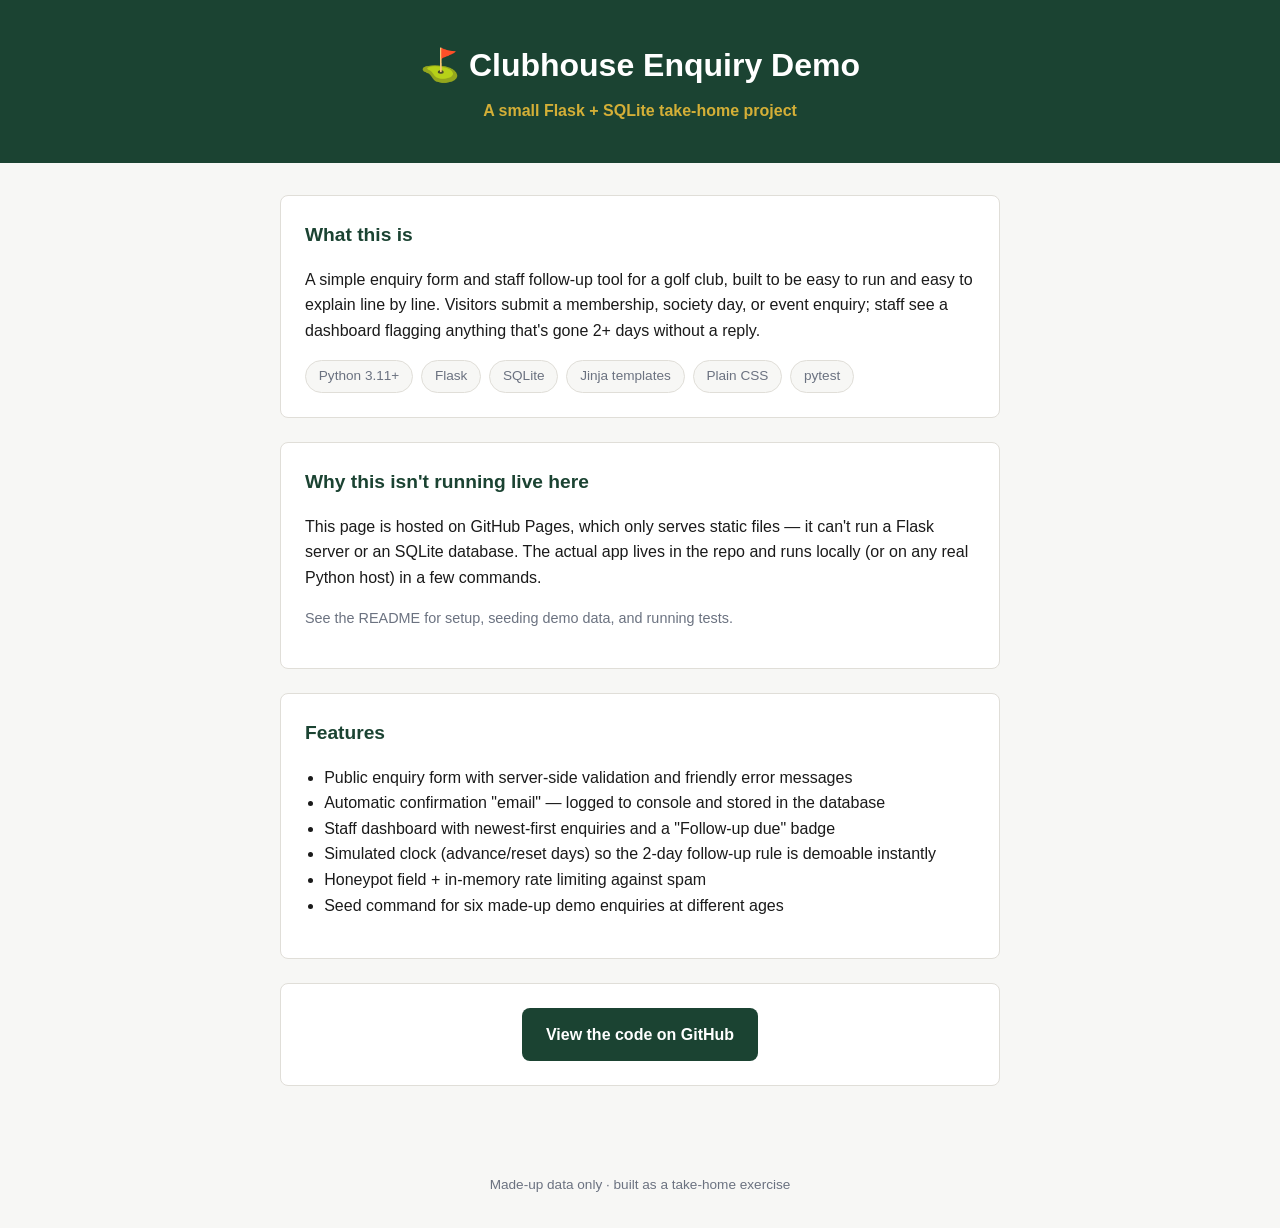
==== docs/index.html @ 6676c514 "Add GitHub Pages landing page" ====
<!doctype html>
<html lang="en">
<head>
<meta charset="utf-8">
<meta name="viewport" content="width=device-width, initial-scale=1">
<title>Clubhouse Enquiry Demo</title>
<style>
  :root {
    --brand: #1b4332;
    --accent: #d4af37;
    --text: #1a1a1a;
    --muted: #6b7280;
    --bg: #f7f7f5;
    --surface: #ffffff;
    --border: #e0ded8;
    --radius: 8px;
  }
  * { box-sizing: border-box; }
  body {
    margin: 0;
    font-family: -apple-system, BlinkMacSystemFont, "Segoe UI", Roboto, sans-serif;
    color: var(--text);
    background: var(--bg);
    line-height: 1.6;
  }
  header {
    background: var(--brand);
    color: #fff;
    padding: 2.5rem 1.25rem;
    text-align: center;
  }
  header h1 { margin: 0 0 0.4rem; font-size: 2rem; }
  header p { margin: 0; color: var(--accent); font-weight: 600; }
  main {
    max-width: 760px;
    margin: 0 auto;
    padding: 2rem 1.25rem 4rem;
  }
  section {
    background: var(--surface);
    border: 1px solid var(--border);
    border-radius: var(--radius);
    padding: 1.5rem;
    margin-bottom: 1.5rem;
  }
  h2 { margin-top: 0; color: var(--brand); font-size: 1.2rem; }
  .pill-row { display: flex; flex-wrap: wrap; gap: 0.5rem; margin-top: 0.75rem; }
  .pill {
    background: var(--bg);
    border: 1px solid var(--border);
    border-radius: 999px;
    padding: 0.3rem 0.8rem;
    font-size: 0.85rem;
    color: var(--muted);
  }
  .btn {
    display: inline-block;
    background: var(--brand);
    color: #fff;
    text-decoration: none;
    font-weight: 600;
    padding: 0.85rem 1.5rem;
    border-radius: var(--radius);
    min-height: 44px;
  }
  .note {
    font-size: 0.9rem;
    color: var(--muted);
  }
  ul { padding-left: 1.2rem; }
  footer {
    text-align: center;
    color: var(--muted);
    font-size: 0.85rem;
    padding-bottom: 2rem;
  }
</style>
</head>
<body>
  <header>
    <h1>⛳ Clubhouse Enquiry Demo</h1>
    <p>A small Flask + SQLite take-home project</p>
  </header>
  <main>
    <section>
      <h2>What this is</h2>
      <p>
        A simple enquiry form and staff follow-up tool for a golf club, built to be
        easy to run and easy to explain line by line. Visitors submit a membership,
        society day, or event enquiry; staff see a dashboard flagging anything that's
        gone 2+ days without a reply.
      </p>
      <div class="pill-row">
        <span class="pill">Python 3.11+</span>
        <span class="pill">Flask</span>
        <span class="pill">SQLite</span>
        <span class="pill">Jinja templates</span>
        <span class="pill">Plain CSS</span>
        <span class="pill">pytest</span>
      </div>
    </section>

    <section>
      <h2>Why this isn't running live here</h2>
      <p>
        This page is hosted on GitHub Pages, which only serves static files — it can't
        run a Flask server or an SQLite database. The actual app lives in the repo and
        runs locally (or on any real Python host) in a few commands.
      </p>
      <p class="note">See the README for setup, seeding demo data, and running tests.</p>
    </section>

    <section>
      <h2>Features</h2>
      <ul>
        <li>Public enquiry form with server-side validation and friendly error messages</li>
        <li>Automatic confirmation "email" — logged to console and stored in the database</li>
        <li>Staff dashboard with newest-first enquiries and a "Follow-up due" badge</li>
        <li>Simulated clock (advance/reset days) so the 2-day follow-up rule is demoable instantly</li>
        <li>Honeypot field + in-memory rate limiting against spam</li>
        <li>Seed command for six made-up demo enquiries at different ages</li>
      </ul>
    </section>

    <section style="text-align:center;">
      <a class="btn" href="https://github.com/punyaa18/Clubhouse-enquiry-demo">View the code on GitHub</a>
    </section>
  </main>
  <footer>Made-up data only &middot; built as a take-home exercise</footer>
</body>
</html>
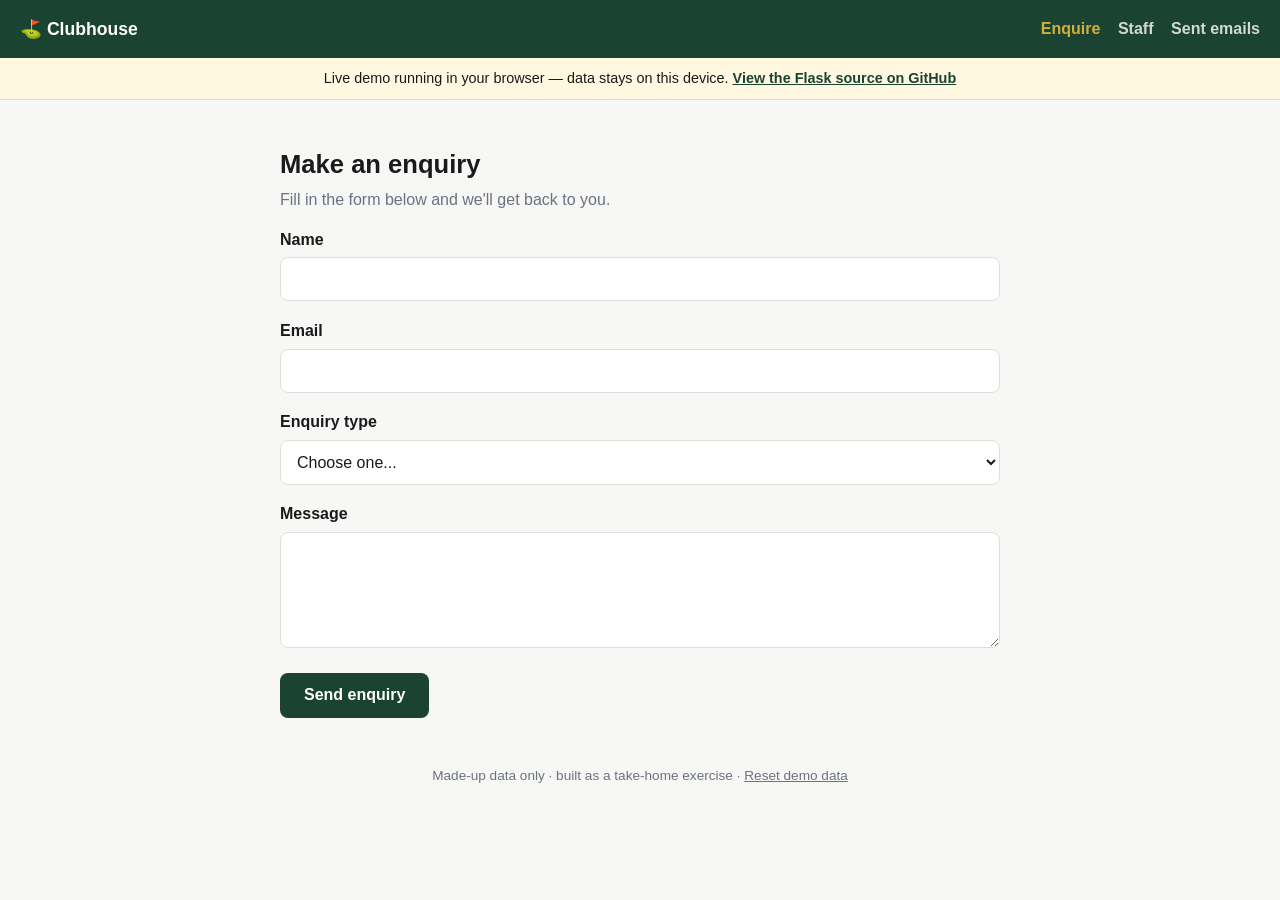
==== commit 15cd642e: "Make the GitHub Pages site a working in-browser demo The page now runs the enquiry form, validation," ====
--- a/docs/index.html
+++ b/docs/index.html
@@ -5,6 +5,7 @@
 <meta name="viewport" content="width=device-width, initial-scale=1">
 <title>Clubhouse Enquiry Demo</title>
 <style>
+  /* Same palette and components as static/style.css in the Flask app. */
   :root {
     --brand: #1b4332;
     --accent: #d4af37;
@@ -12,6 +13,8 @@
     --muted: #6b7280;
     --bg: #f7f7f5;
     --surface: #ffffff;
+    --error: #b42318;
+    --ok: #1b6b3a;
     --border: #e0ded8;
     --radius: 8px;
   }
@@ -21,111 +24,414 @@
     font-family: -apple-system, BlinkMacSystemFont, "Segoe UI", Roboto, sans-serif;
     color: var(--text);
     background: var(--bg);
-    line-height: 1.6;
-  }
-  header {
+    line-height: 1.5;
+  }
+  .site-header {
     background: var(--brand);
     color: #fff;
-    padding: 2.5rem 1.25rem;
+    display: flex;
+    flex-wrap: wrap;
+    gap: 0.5rem 1.25rem;
+    justify-content: space-between;
+    align-items: center;
+    padding: 1rem 1.25rem;
+  }
+  .site-header .brand { color: #fff; text-decoration: none; font-weight: 700; font-size: 1.1rem; }
+  .site-header nav { display: flex; gap: 1.1rem; flex-wrap: wrap; }
+  .site-header nav a { color: #fff; text-decoration: none; font-weight: 600; opacity: 0.8; }
+  .site-header nav a.active { color: var(--accent); opacity: 1; }
+  .demo-banner {
+    background: #fff8e1;
+    border-bottom: 1px solid #ecd9a0;
+    padding: 0.6rem 1.25rem;
+    font-size: 0.9rem;
     text-align: center;
   }
-  header h1 { margin: 0 0 0.4rem; font-size: 2rem; }
-  header p { margin: 0; color: var(--accent); font-weight: 600; }
-  main {
-    max-width: 760px;
-    margin: 0 auto;
-    padding: 2rem 1.25rem 4rem;
-  }
-  section {
-    background: var(--surface);
+  .demo-banner a { color: var(--brand); font-weight: 600; }
+  .container { max-width: 760px; margin: 0 auto; padding: 1.5rem 1.25rem 3rem; }
+  h1 { font-size: 1.6rem; margin-bottom: 0.25rem; }
+  .lead { color: var(--muted); margin-top: 0; }
+  .field { margin-bottom: 1.1rem; }
+  label { display: block; font-weight: 600; margin-bottom: 0.35rem; }
+  input[type="text"], input[type="email"], select, textarea {
+    width: 100%;
+    padding: 0.75rem;
+    font-size: 1rem;
+    font-family: inherit;
     border: 1px solid var(--border);
     border-radius: var(--radius);
-    padding: 1.5rem;
-    margin-bottom: 1.5rem;
-  }
-  h2 { margin-top: 0; color: var(--brand); font-size: 1.2rem; }
-  .pill-row { display: flex; flex-wrap: wrap; gap: 0.5rem; margin-top: 0.75rem; }
-  .pill {
-    background: var(--bg);
-    border: 1px solid var(--border);
-    border-radius: 999px;
-    padding: 0.3rem 0.8rem;
-    font-size: 0.85rem;
-    color: var(--muted);
-  }
+    background: var(--surface);
+    color: var(--text);
+  }
+  input:focus, select:focus, textarea:focus { outline: 2px solid var(--brand); outline-offset: 1px; }
+  .field-error, .error-banner { color: var(--error); font-size: 0.9rem; margin-top: 0.35rem; }
+  .error-banner { background: #fdecea; border: 1px solid var(--error); border-radius: var(--radius); padding: 0.75rem; }
+  .honeypot { position: absolute; left: -9999px; top: -9999px; }
   .btn {
     display: inline-block;
-    background: var(--brand);
-    color: #fff;
-    text-decoration: none;
-    font-weight: 600;
     padding: 0.85rem 1.5rem;
     border-radius: var(--radius);
+    border: none;
+    font-size: 1rem;
+    font-family: inherit;
+    font-weight: 600;
+    cursor: pointer;
+    text-decoration: none;
     min-height: 44px;
   }
-  .note {
-    font-size: 0.9rem;
-    color: var(--muted);
-  }
-  ul { padding-left: 1.2rem; }
-  footer {
-    text-align: center;
-    color: var(--muted);
-    font-size: 0.85rem;
-    padding-bottom: 2rem;
+  .btn-primary { background: var(--brand); color: #fff; }
+  .btn-secondary { background: var(--surface); color: var(--brand); border: 1px solid var(--brand); }
+  .btn-small { padding: 0.5rem 1rem; font-size: 0.9rem; min-height: 36px; background: var(--accent); color: var(--text); }
+  .btn-link { background: none; border: none; color: var(--muted); text-decoration: underline; cursor: pointer; font: inherit; padding: 0; }
+  .staff-toolbar { display: flex; flex-wrap: wrap; gap: 0.75rem; align-items: center; margin-bottom: 1.25rem; }
+  .follow-up-count { background: var(--surface); border: 1px solid var(--border); border-radius: var(--radius); padding: 0.6rem 1rem; margin: 0; }
+  .sim-time { color: var(--muted); margin: 0; }
+  .table-wrap { overflow-x: auto; background: var(--surface); border: 1px solid var(--border); border-radius: var(--radius); }
+  table { width: 100%; border-collapse: collapse; min-width: 480px; }
+  th, td { text-align: left; padding: 0.75rem; border-bottom: 1px solid var(--border); vertical-align: top; }
+  th { color: var(--muted); font-size: 0.85rem; text-transform: uppercase; }
+  .badge { display: inline-block; margin-left: 0.5rem; padding: 0.2rem 0.6rem; border-radius: 999px; font-size: 0.75rem; font-weight: 700; }
+  .badge-due { background: #fdecea; color: var(--error); }
+  .badge-new { background: #e8f3ec; color: var(--ok); margin-left: 0; }
+  .card { background: var(--surface); border: 1px solid var(--border); border-radius: var(--radius); padding: 1.25rem; margin-bottom: 1rem; }
+  .thanks { text-align: center; padding: 2rem 1.25rem; }
+  .thanks .tick { font-size: 2.5rem; color: var(--ok); line-height: 1; }
+  .email-meta { color: var(--muted); font-size: 0.85rem; margin: 0 0 0.5rem; }
+  .email-body { white-space: pre-wrap; margin: 0; font-family: inherit; }
+  .how { color: var(--muted); font-size: 0.9rem; }
+  .how li { margin-bottom: 0.3rem; }
+  footer { text-align: center; color: var(--muted); font-size: 0.85rem; padding: 0 1.25rem 2rem; }
+  footer .btn-link { font-size: 0.85rem; }
+  @media (max-width: 480px) {
+    .container { padding: 1rem; }
+    .btn { width: 100%; text-align: center; }
+    .staff-toolbar .btn, td .btn { width: auto; }
   }
 </style>
 </head>
 <body>
-  <header>
-    <h1>⛳ Clubhouse Enquiry Demo</h1>
-    <p>A small Flask + SQLite take-home project</p>
+  <header class="site-header">
+    <a class="brand" href="#form">⛳ Clubhouse</a>
+    <nav>
+      <a href="#form" data-view="form">Enquire</a>
+      <a href="#staff" data-view="staff">Staff</a>
+      <a href="#emails" data-view="emails">Sent emails</a>
+    </nav>
   </header>
-  <main>
-    <section>
-      <h2>What this is</h2>
-      <p>
-        A simple enquiry form and staff follow-up tool for a golf club, built to be
-        easy to run and easy to explain line by line. Visitors submit a membership,
-        society day, or event enquiry; staff see a dashboard flagging anything that's
-        gone 2+ days without a reply.
-      </p>
-      <div class="pill-row">
-        <span class="pill">Python 3.11+</span>
-        <span class="pill">Flask</span>
-        <span class="pill">SQLite</span>
-        <span class="pill">Jinja templates</span>
-        <span class="pill">Plain CSS</span>
-        <span class="pill">pytest</span>
+  <div class="demo-banner">
+    Live demo running in your browser — data stays on this device.
+    <a href="https://github.com/punyaa18/Clubhouse-enquiry-demo">View the Flask source on GitHub</a>
+  </div>
+
+  <main class="container">
+    <!-- Enquiry form -->
+    <section id="view-form" hidden>
+      <h1>Make an enquiry</h1>
+      <p class="lead">Fill in the form below and we'll get back to you.</p>
+      <p class="error-banner" id="form-error" hidden></p>
+      <form id="enquiry-form" novalidate>
+        <!-- honeypot: hidden from real users, bots often fill every field -->
+        <div class="honeypot">
+          <label for="website">Website</label>
+          <input type="text" id="website" name="website" tabindex="-1" autocomplete="off">
+        </div>
+        <div class="field">
+          <label for="name">Name</label>
+          <input type="text" id="name" name="name">
+          <p class="field-error" data-error="name" hidden></p>
+        </div>
+        <div class="field">
+          <label for="email">Email</label>
+          <input type="email" id="email" name="email">
+          <p class="field-error" data-error="email" hidden></p>
+        </div>
+        <div class="field">
+          <label for="enquiry_type">Enquiry type</label>
+          <select id="enquiry_type" name="enquiry_type">
+            <option value="" disabled selected>Choose one...</option>
+            <option>Membership</option>
+            <option>Society day</option>
+            <option>Event</option>
+          </select>
+          <p class="field-error" data-error="enquiry_type" hidden></p>
+        </div>
+        <div class="field">
+          <label for="message">Message</label>
+          <textarea id="message" name="message" rows="5"></textarea>
+          <p class="field-error" data-error="message" hidden></p>
+        </div>
+        <button type="submit" class="btn btn-primary">Send enquiry</button>
+      </form>
+    </section>
+
+    <!-- Thank-you page -->
+    <section id="view-thanks" hidden>
+      <div class="card thanks">
+        <div class="tick">✓</div>
+        <h1>Thanks — we've got your enquiry</h1>
+        <p class="lead">A confirmation email has been sent to <strong id="thanks-email"></strong>.</p>
+        <p>
+          <a class="btn btn-primary" href="#staff">See it on the staff page</a>
+          <a class="btn btn-secondary" href="#emails">View the email</a>
+        </p>
       </div>
     </section>
 
-    <section>
-      <h2>Why this isn't running live here</h2>
-      <p>
-        This page is hosted on GitHub Pages, which only serves static files — it can't
-        run a Flask server or an SQLite database. The actual app lives in the repo and
-        runs locally (or on any real Python host) in a few commands.
-      </p>
-      <p class="note">See the README for setup, seeding demo data, and running tests.</p>
-    </section>
-
-    <section>
-      <h2>Features</h2>
-      <ul>
-        <li>Public enquiry form with server-side validation and friendly error messages</li>
-        <li>Automatic confirmation "email" — logged to console and stored in the database</li>
-        <li>Staff dashboard with newest-first enquiries and a "Follow-up due" badge</li>
-        <li>Simulated clock (advance/reset days) so the 2-day follow-up rule is demoable instantly</li>
-        <li>Honeypot field + in-memory rate limiting against spam</li>
-        <li>Seed command for six made-up demo enquiries at different ages</li>
+    <!-- Staff dashboard -->
+    <section id="view-staff" hidden>
+      <h1>Enquiries</h1>
+      <div class="staff-toolbar">
+        <p class="follow-up-count"><strong id="follow-up-count">0</strong> <span id="follow-up-label">follow-ups</span> due</p>
+        <p class="sim-time" id="sim-time"></p>
+        <button type="button" class="btn btn-secondary" id="advance-day">Advance 1 day</button>
+        <button type="button" class="btn btn-secondary" id="reset-time">Reset time</button>
+      </div>
+      <div class="table-wrap">
+        <table>
+          <thead>
+            <tr><th>Name</th><th>Type</th><th>Status</th><th>Submitted</th><th></th></tr>
+          </thead>
+          <tbody id="enquiry-rows"></tbody>
+        </table>
+      </div>
+      <ul class="how">
+        <li>Enquiries still <strong>New</strong> after 2 or more days get a <span class="badge badge-due" style="margin:0">Follow-up due</span> badge.</li>
+        <li>Use <strong>Advance 1 day</strong> to move the simulated clock forward and watch fresh enquiries become due.</li>
+        <li><strong>Mark as Contacted</strong> clears the flag and records when they were contacted.</li>
       </ul>
     </section>
 
-    <section style="text-align:center;">
-      <a class="btn" href="https://github.com/punyaa18/Clubhouse-enquiry-demo">View the code on GitHub</a>
+    <!-- Sent emails log -->
+    <section id="view-emails" hidden>
+      <h1>Sent emails</h1>
+      <p class="lead">Confirmation emails sent to enquirers, newest first. (In this browser demo they're logged, not delivered.)</p>
+      <div id="email-list"></div>
     </section>
   </main>
-  <footer>Made-up data only &middot; built as a take-home exercise</footer>
+
+  <footer>
+    Made-up data only &middot; built as a take-home exercise &middot;
+    <button type="button" class="btn-link" id="reset-demo">Reset demo data</button>
+  </footer>
+
+<script>
+  // Mirrors app.py / logic.py: same validation, honeypot, rate limit and follow-up rule.
+  const STORAGE_KEY = "clubhouse-demo-v1";
+  const EMAIL_RE = /^[^@\s]+@[^@\s]+\.[^@\s]+$/;
+  const ENQUIRY_TYPES = ["Membership", "Society day", "Event"];
+  const MESSAGE_MAX_LEN = 1000;
+  const FOLLOW_UP_DAYS = 2;
+  const DAY_MS = 24 * 60 * 60 * 1000;
+  const RATE_LIMIT_WINDOW_MS = 60 * 1000;
+  const RATE_LIMIT_MAX_SUBMISSIONS = 5;
+
+  const DEMO_ENQUIRIES = [
+    ["Alice Brennan", "alice.brennan@example.com", "Membership", "Hi, I'd like to enquire about full membership rates for next season.", 0],
+    ["Tom O'Carroll", "tom.ocarroll@example.com", "Society day", "We're looking to book a society day for 24 golfers in June.", 1],
+    ["Fiona Walsh", "fiona.walsh@example.com", "Event", "Could you tell me about hosting a 40th birthday party at the clubhouse?", 3],
+    ["Declan Murphy", "declan.murphy@example.com", "Membership", "What's included in junior membership this year?", 5],
+    ["Grace Kelly", "grace.kelly@example.com", "Society day", "Enquiring about a corporate golf day for 16 people in September.", 2],
+    ["Liam Fitzgerald", "liam.fitzgerald@example.com", "Event", "Do you cater for wedding receptions on site?", 7],
+  ];
+
+  let state;
+  let submissionLog = [];
+
+  function seedState() {
+    const now = Date.now();
+    return {
+      nextId: DEMO_ENQUIRIES.length + 1,
+      dayOffset: 0,
+      enquiries: DEMO_ENQUIRIES.map(([name, email, type, message, daysAgo], i) => ({
+        id: i + 1, name, email, type, message,
+        status: "New",
+        createdAt: new Date(now - daysAgo * DAY_MS).toISOString(),
+        contactedAt: null,
+      })),
+      emails: [],
+    };
+  }
+
+  function loadState() {
+    try {
+      const saved = localStorage.getItem(STORAGE_KEY);
+      if (saved) return JSON.parse(saved);
+    } catch (e) { /* storage unavailable: fall back to in-memory */ }
+    return seedState();
+  }
+
+  function saveState() {
+    try { localStorage.setItem(STORAGE_KEY, JSON.stringify(state)); } catch (e) {}
+  }
+
+  function simulatedNow() {
+    return new Date(Date.now() + state.dayOffset * DAY_MS);
+  }
+
+  function isFollowUpDue(enquiry, now) {
+    if (enquiry.status !== "New") return false;
+    return now - new Date(enquiry.createdAt) >= FOLLOW_UP_DAYS * DAY_MS;
+  }
+
+  function isRateLimited() {
+    const now = Date.now();
+    submissionLog = submissionLog.filter(t => now - t < RATE_LIMIT_WINDOW_MS);
+    return submissionLog.length >= RATE_LIMIT_MAX_SUBMISSIONS;
+  }
+
+  function validateEnquiry(form) {
+    const errors = {};
+    const name = form.name.trim();
+    const email = form.email.trim();
+    const message = form.message.trim();
+    if (!name) errors.name = "Please enter your name.";
+    if (!email) errors.email = "Please enter your email address.";
+    else if (!EMAIL_RE.test(email)) errors.email = "Please enter a valid email address.";
+    if (!ENQUIRY_TYPES.includes(form.enquiry_type)) errors.enquiry_type = "Please choose an enquiry type.";
+    if (!message) errors.message = "Please enter a message.";
+    else if (message.length > MESSAGE_MAX_LEN) errors.message = `Message must be under ${MESSAGE_MAX_LEN} characters.`;
+    return errors;
+  }
+
+  function sendConfirmationEmail(name, email, type, now) {
+    const subject = `We received your ${type} enquiry`;
+    const body = `Hi ${name},\n\nThanks for your ${type} enquiry. A member of our team will be in touch soon.\n\nClubhouse`;
+    console.log(`[EMAIL] to=${email} subject=${JSON.stringify(subject)}\n${body}`);
+    state.emails.push({ to: email, subject, body, sentAt: now.toISOString() });
+  }
+
+  const fmtDate = iso => new Date(iso).toLocaleDateString("en-GB", { day: "2-digit", month: "short", year: "numeric" });
+  const fmtDateTime = iso => new Date(iso).toLocaleString("en-GB", { day: "2-digit", month: "short", year: "numeric", hour: "2-digit", minute: "2-digit" });
+  const esc = s => String(s).replace(/[&<>"']/g, c => ({ "&": "&amp;", "<": "&lt;", ">": "&gt;", '"': "&quot;", "'": "&#39;" }[c]));
+
+  // --- form ---
+  const formEl = document.getElementById("enquiry-form");
+  const formError = document.getElementById("form-error");
+
+  function showErrors(errors) {
+    document.querySelectorAll("[data-error]").forEach(p => {
+      const msg = errors[p.dataset.error];
+      p.textContent = msg || "";
+      p.hidden = !msg;
+    });
+  }
+
+  formEl.addEventListener("submit", e => {
+    e.preventDefault();
+    const data = Object.fromEntries(new FormData(formEl));
+    data.enquiry_type = data.enquiry_type || "";
+    formError.hidden = true;
+
+    // honeypot: silently drop, like the server does
+    if (data.website) { formEl.reset(); showErrors({}); return; }
+
+    if (isRateLimited()) {
+      formError.textContent = "Too many submissions. Please try again in a minute.";
+      formError.hidden = false;
+      return;
+    }
+
+    const errors = validateEnquiry(data);
+    showErrors(errors);
+    if (Object.keys(errors).length) return;
+
+    submissionLog.push(Date.now());
+    const now = simulatedNow();
+    const name = data.name.trim();
+    const email = data.email.trim();
+    state.enquiries.push({
+      id: state.nextId++, name, email, type: data.enquiry_type,
+      message: data.message.trim(), status: "New",
+      createdAt: now.toISOString(), contactedAt: null,
+    });
+    sendConfirmationEmail(name, email, data.enquiry_type, now);
+    saveState();
+
+    formEl.reset();
+    document.getElementById("thanks-email").textContent = email;
+    location.hash = "#thanks";
+  });
+
+  // --- staff ---
+  function renderStaff() {
+    const now = simulatedNow();
+    const rows = [...state.enquiries].sort((a, b) =>
+      b.createdAt.localeCompare(a.createdAt) || b.id - a.id);
+    const due = rows.filter(e => isFollowUpDue(e, now)).length;
+
+    document.getElementById("follow-up-count").textContent = due;
+    document.getElementById("follow-up-label").textContent = due === 1 ? "follow-up" : "follow-ups";
+    const off = state.dayOffset;
+    document.getElementById("sim-time").textContent =
+      `Simulated date: ${fmtDate(now.toISOString())} (offset: ${off} day${off === 1 ? "" : "s"})`;
+
+    const tbody = document.getElementById("enquiry-rows");
+    if (!rows.length) {
+      tbody.innerHTML = `<tr><td colspan="5">No enquiries yet.</td></tr>`;
+      return;
+    }
+    tbody.innerHTML = rows.map(e => `
+      <tr>
+        <td>${esc(e.name)}<br><small style="color:var(--muted)">${esc(e.email)}</small></td>
+        <td>${esc(e.type)}</td>
+        <td>${esc(e.status)}${isFollowUpDue(e, now) ? '<span class="badge badge-due">Follow-up due</span>' : ""}
+          ${e.contactedAt ? `<br><small style="color:var(--muted)">${fmtDate(e.contactedAt)}</small>` : ""}</td>
+        <td>${fmtDate(e.createdAt)}</td>
+        <td>${e.status === "New" ? `<button type="button" class="btn btn-small" data-contact="${e.id}">Mark as Contacted</button>` : ""}</td>
+      </tr>`).join("");
+  }
+
+  document.getElementById("enquiry-rows").addEventListener("click", e => {
+    const id = Number(e.target.dataset.contact);
+    if (!id) return;
+    const enquiry = state.enquiries.find(x => x.id === id);
+    enquiry.status = "Contacted";
+    enquiry.contactedAt = simulatedNow().toISOString();
+    saveState();
+    renderStaff();
+  });
+
+  document.getElementById("advance-day").addEventListener("click", () => {
+    state.dayOffset += 1; saveState(); renderStaff();
+  });
+  document.getElementById("reset-time").addEventListener("click", () => {
+    state.dayOffset = 0; saveState(); renderStaff();
+  });
+
+  // --- emails ---
+  function renderEmails() {
+    const list = document.getElementById("email-list");
+    const emails = [...state.emails].reverse();
+    list.innerHTML = emails.length
+      ? emails.map(m => `
+        <div class="card">
+          <p class="email-meta">To <strong>${esc(m.to)}</strong> &middot; ${fmtDateTime(m.sentAt)}</p>
+          <h3 style="margin:0 0 0.5rem">${esc(m.subject)}</h3>
+          <pre class="email-body">${esc(m.body)}</pre>
+        </div>`).join("")
+      : `<div class="card">No emails sent yet. <a href="#form">Submit an enquiry</a> to see one appear here.</div>`;
+  }
+
+  document.getElementById("reset-demo").addEventListener("click", () => {
+    state = seedState(); saveState(); route();
+  });
+
+  // --- routing ---
+  const VIEWS = ["form", "thanks", "staff", "emails"];
+  function route() {
+    let view = location.hash.slice(1);
+    if (!VIEWS.includes(view)) view = "form";
+    if (view === "thanks" && !document.getElementById("thanks-email").textContent) view = "form";
+    VIEWS.forEach(v => { document.getElementById(`view-${v}`).hidden = v !== view; });
+    document.querySelectorAll("nav a").forEach(a => a.classList.toggle("active", a.dataset.view === view));
+    if (view === "staff") renderStaff();
+    if (view === "emails") renderEmails();
+    window.scrollTo(0, 0);
+  }
+
+  state = loadState();
+  window.addEventListener("hashchange", route);
+  route();
+</script>
 </body>
 </html>
